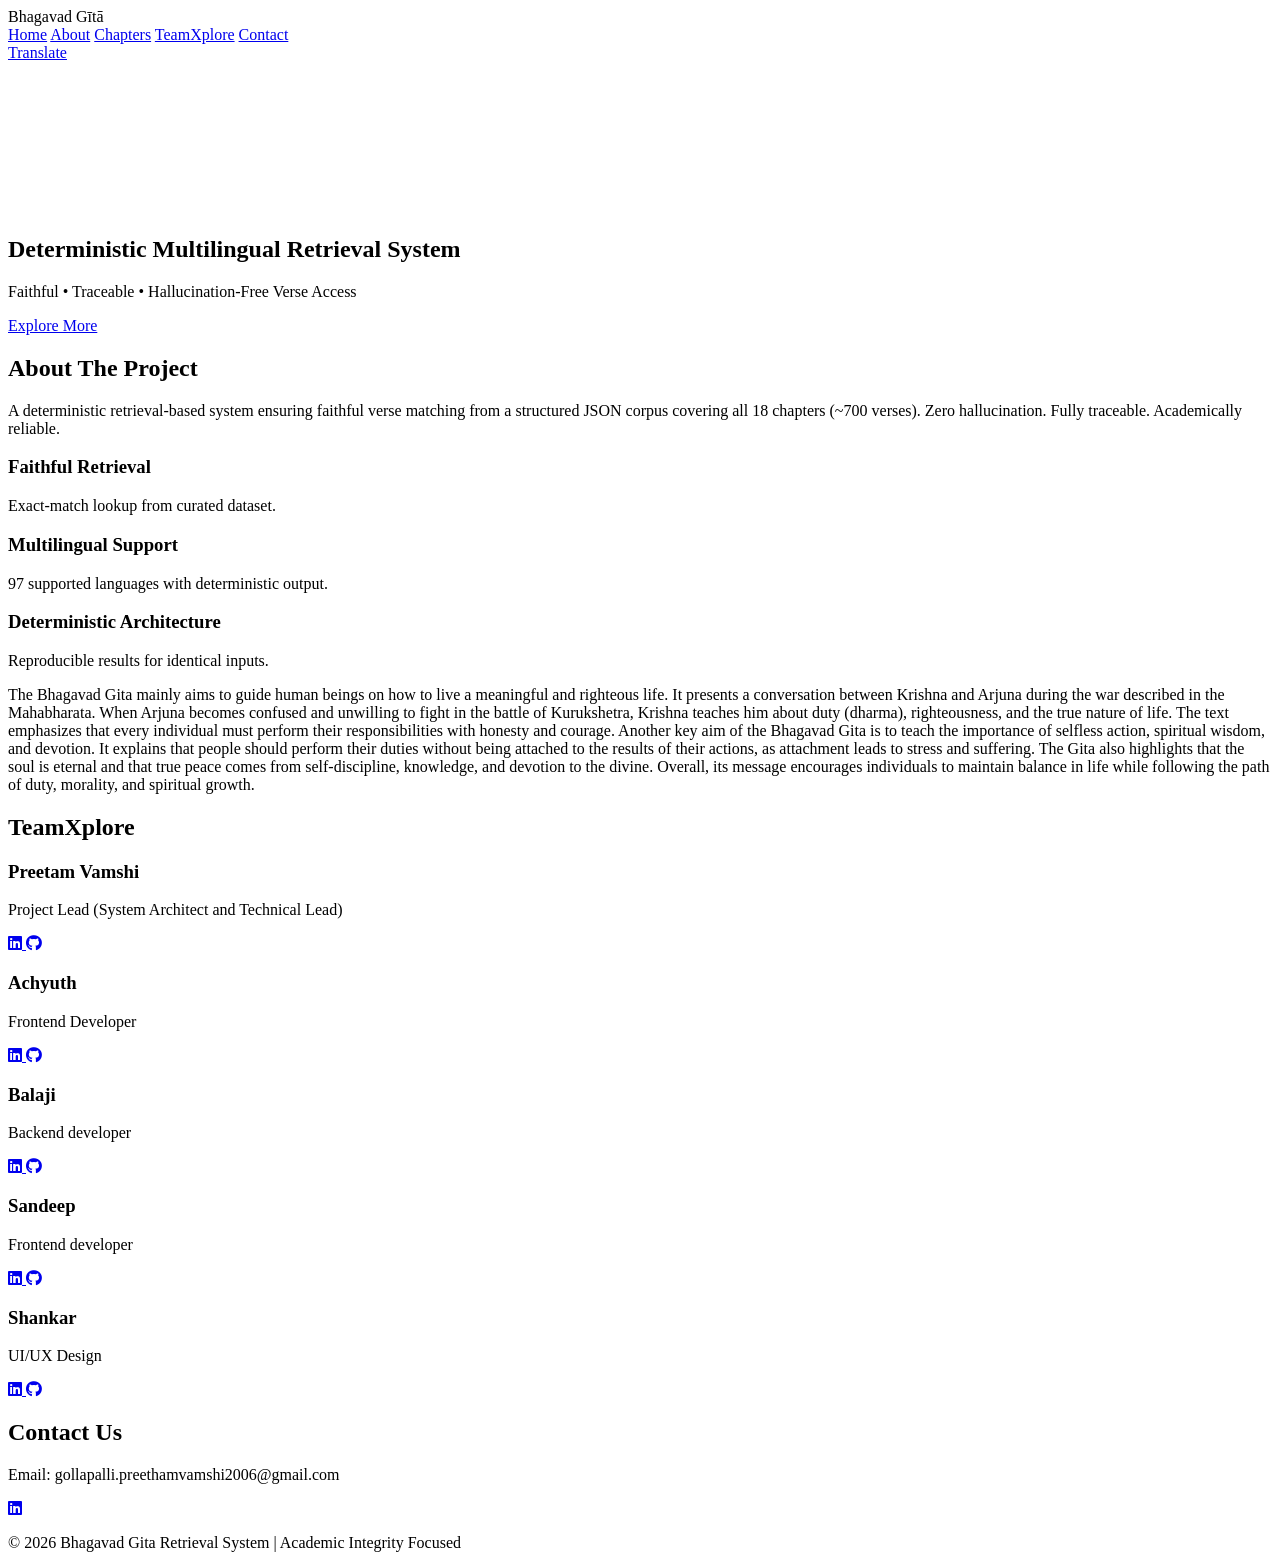
==== frontend/DASHBOARD/index.html @ d7471fd6 "Update index.html" ====
<!DOCTYPE html>
<html lang="en">
<head>
  <meta charset="UTF-8">
  <title>Bhagavad Gita Retrieval System</title>
  <meta name="viewport" content="width=device-width, initial-scale=1.0">

  <!-- Fonts -->
  <link href="https://fonts.googleapis.com/css2?family=Playfair+Display:wght@600;700&family=Inter:wght@300;400;500;600&display=swap" rel="stylesheet">
  <link rel="stylesheet" href="https://cdnjs.cloudflare.com/ajax/libs/font-awesome/6.5.0/css/all.min.css">
  <link rel="stylesheet" href="style.css">
</head>
<body>

<!-- ================= NAVBAR ================= -->
<header class="navbar">
  <div class="container nav-content">

    <div class="logo">Bhagavad Gītā</div>

    <div class="right-section">

      <nav>
        <a href="index.html">Home</a>
        <a href="index.html#about">About</a>
        <a href="BV/chapters.html" target="_self">Chapters</a>
        <a href="index.html#team">TeamXplore</a>
        <a href="index.html#contact">Contact</a>
      </nav>

      <a href="BV/translation.html" target="_self" class="glow-btn">Translate</a>

    </div>
  </div>
</header>


<!-- ================= HERO ================= -->
<section id="home" class="hero">

  <video autoplay muted loop playsinline class="hero-video">
    <source src="hero.mp4" type="video/mp4">
  </video>

  <div class="hero-overlay">
    <h1>Deterministic Multilingual Retrieval System</h1>
    <p>Faithful • Traceable • Hallucination-Free Verse Access</p>
    <a href="#about" class="btn">Explore More</a>
  </div>

</section>


<!-- ================= ABOUT ================= -->
<section id="about" class="section">
  <div class="container">
    <h2>About The Project</h2>
    <p>
      A deterministic retrieval-based system ensuring faithful verse matching
      from a structured JSON corpus covering all 18 chapters (~700 verses).
      Zero hallucination. Fully traceable. Academically reliable.
    </p>

    <div class="features">
      <div class="card">
        <h3>Faithful Retrieval</h3>
        <p>Exact-match lookup from curated dataset.</p>
      </div>

      <div class="card">
        <h3>Multilingual Support</h3>
        <p>97 supported languages with deterministic output.</p>
      </div>

      <div class="card">
        <h3>Deterministic Architecture</h3>
        <p>Reproducible results for identical inputs.</p>
      </div>
        
      
      <p> The Bhagavad Gita mainly aims to guide human beings on how to live a meaningful and righteous life. It presents a conversation between Krishna and Arjuna during the war described in the Mahabharata. When Arjuna becomes confused and unwilling to fight in the battle of Kurukshetra, Krishna teaches him about duty (dharma), righteousness, and the true nature of life. The text emphasizes that every individual must perform their responsibilities with honesty and courage.

Another key aim of the Bhagavad Gita is to teach the importance of selfless action, spiritual wisdom, and devotion. It explains that people should perform their duties without being attached to the results of their actions, as attachment leads to stress and suffering. The Gita also highlights that the soul is eternal and that true peace comes from self-discipline, knowledge, and devotion to the divine. Overall, its message encourages individuals to maintain balance in life while following the path of duty, morality, and spiritual growth.</p>
    </div>
  </div>
</section>


<!-- ================= TEAM ================= -->
<section id="team" class="section alt">
  <div class="container">
    <h2>TeamXplore</h2>

    <div class="team-grid">
      <div class="team-card">
        <h3>Preetam Vamshi</h3>
        <p>Project Lead (System Architect and Technical Lead)</p>

        <a href="https://www.linkedin.com/in/gollapalli-preetam-vamsi"
          target="_self"
          rel="noopener noreferrer"

          class="linkedin-icon">
          <i class="fab fa-linkedin"></i>
         </a>
        <a href="https://github.com/Preetam-Vamsi-2006" target="_self" class="github-icon">
         <i class="fab fa-github"></i>
         </a>
      </div>

      <div class="team-card">
        <h3>Achyuth</h3>
        <p>Frontend Developer</p>
           <a href="https://www.linkedin.com/in/achyuthparisha"
          target="_self"
          rel="noopener noreferrer"

          class="linkedin-icon">
          <i class="fab fa-linkedin"></i>
         </a>
        <a href="https://github.com/Achyuth69" target="_self" class="github-icon">
         <i class="fab fa-github"></i>
         </a>
      </div>

      <div class="team-card">
        <h3>Balaji</h3>
        <p>Backend developer</p>

          <a href="https://www.linkedin.com/in/rupaji-balaji-597aa5293/"
          target="_self"
          rel="noopener noreferrer"

          class="linkedin-icon">
          <i class="fab fa-linkedin"></i>
         </a>
        <a href="https://github.com/RupajiBalaji" target="_self" class="github-icon">
         <i class="fab fa-github"></i>
         </a>
      </div>
       <div class="team-card">
        <h3>Sandeep</h3>
        <p>Frontend developer</p>
           <a href="https://www.linkedin.com/in/pshalemsandeep/"
          target="_self"
          rel="noopener noreferrer"

          class="linkedin-icon">
          <i class="fab fa-linkedin"></i>
         </a>
        <a href="https://github.com/P-Shalem-Sandeep-Babu" target="_self" class="github-icon">
         <i class="fab fa-github"></i>
         </a>
      </div>

      <div class="team-card">
        <h3>Shankar</h3>
        <p>UI/UX Design</p>
           <a href="https://www.linkedin.com/in/ashankarsrivathsa/"
          target="_self"
          rel="noopener noreferrer"

          class="linkedin-icon">
          <i class="fab fa-linkedin"></i>
         </a>
         <a href="https://github.com/ShankarSrivathsa" target="_self" class="github-icon">
         <i class="fab fa-github"></i>
         </a>
      </div>
      
    </div>
  </div>
</section>


<!-- ================= CONTACT ================= -->
<section id="contact" class="section">
  <div class="container">
    <h2>Contact Us</h2>
    <p class="contact-email">
      Email: gollapalli.preethamvamshi2006@gmail.com
    </p>
       <div class="contact-social">

      <a href="https://www.linkedin.com/in/gollapalli-preetam-vamsi"
         target="_self">
        <i class="fab fa-linkedin"></i>
      </a>

      

    </div>
  </div>
</section>


<footer class="footer">
  <p>© 2026 Bhagavad Gita Retrieval System | Academic Integrity Focused</p>
</footer>


<script>
window.addEventListener("scroll", function() {
  const nav = document.querySelector(".navbar");
  if (window.scrollY > 50) {
    nav.classList.add("scrolled");
  } else {
    nav.classList.remove("scrolled");
  }
});
</script>

</body>
</html>
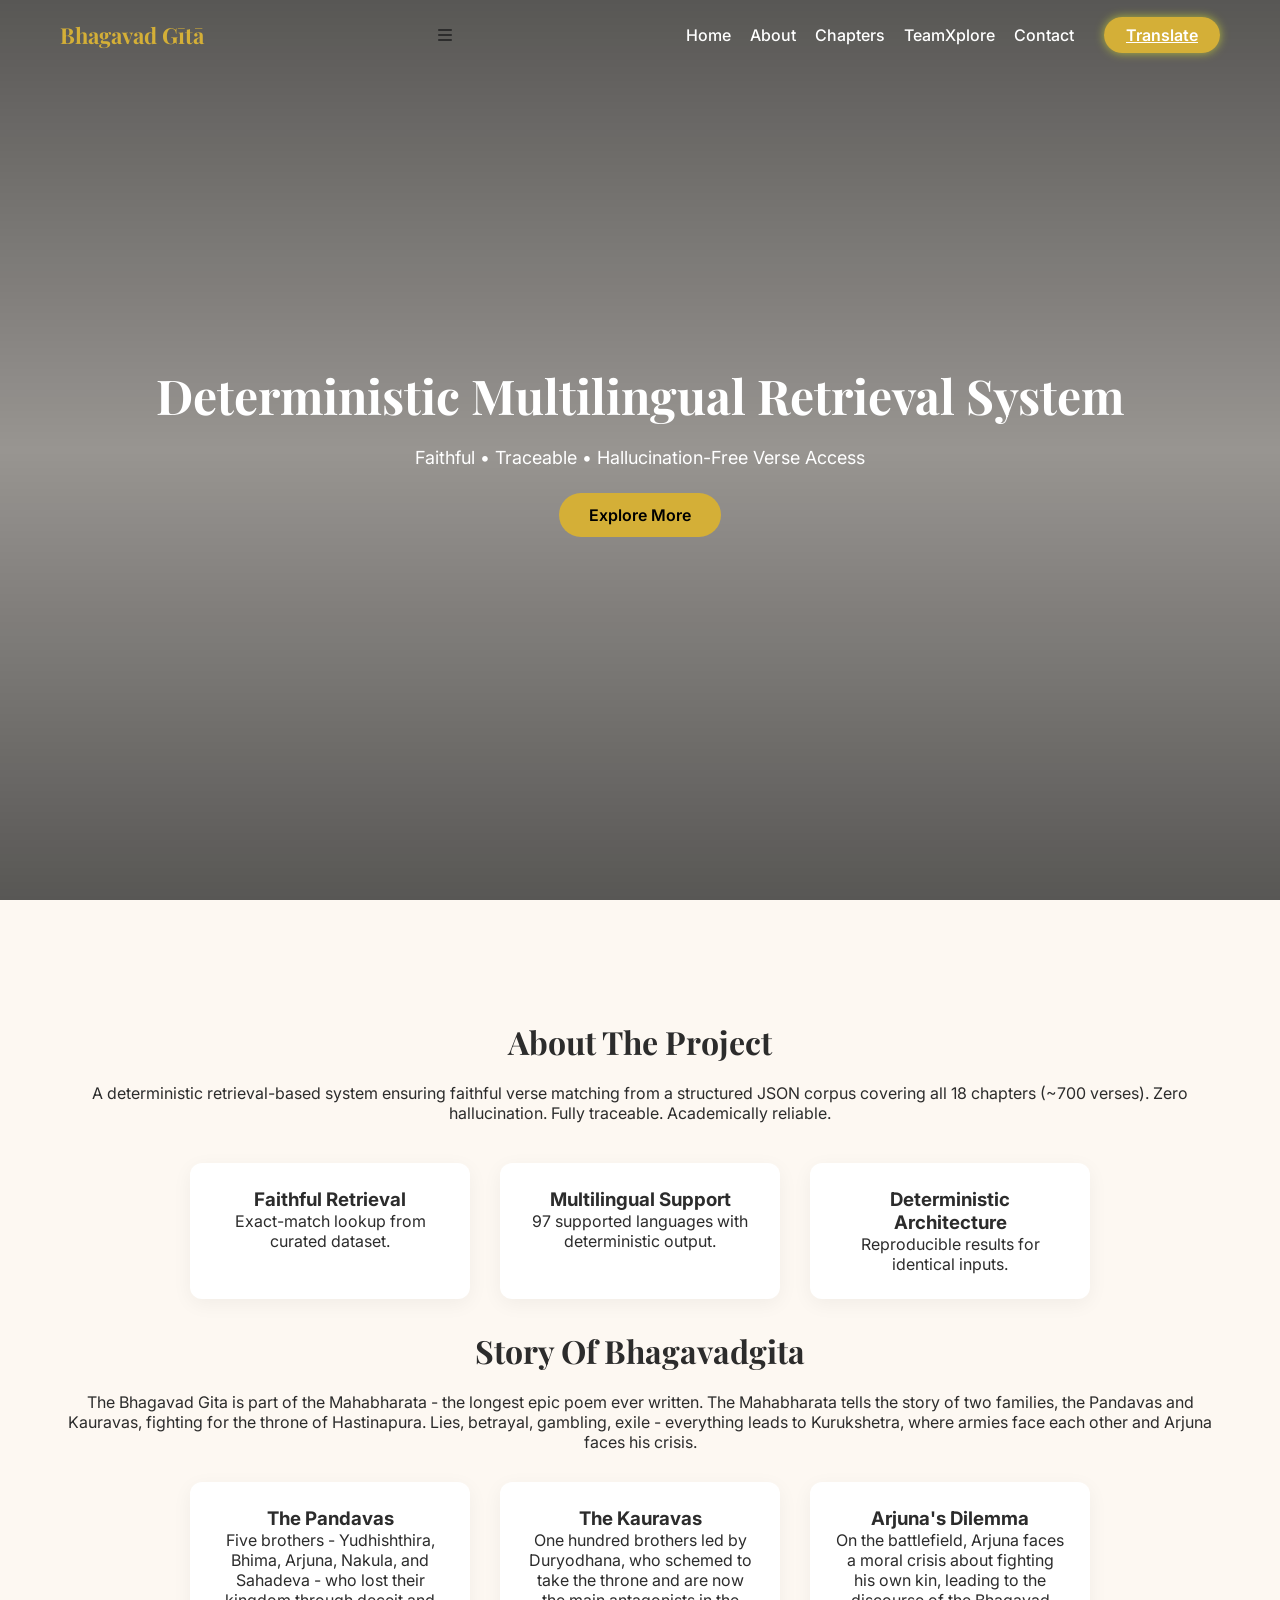
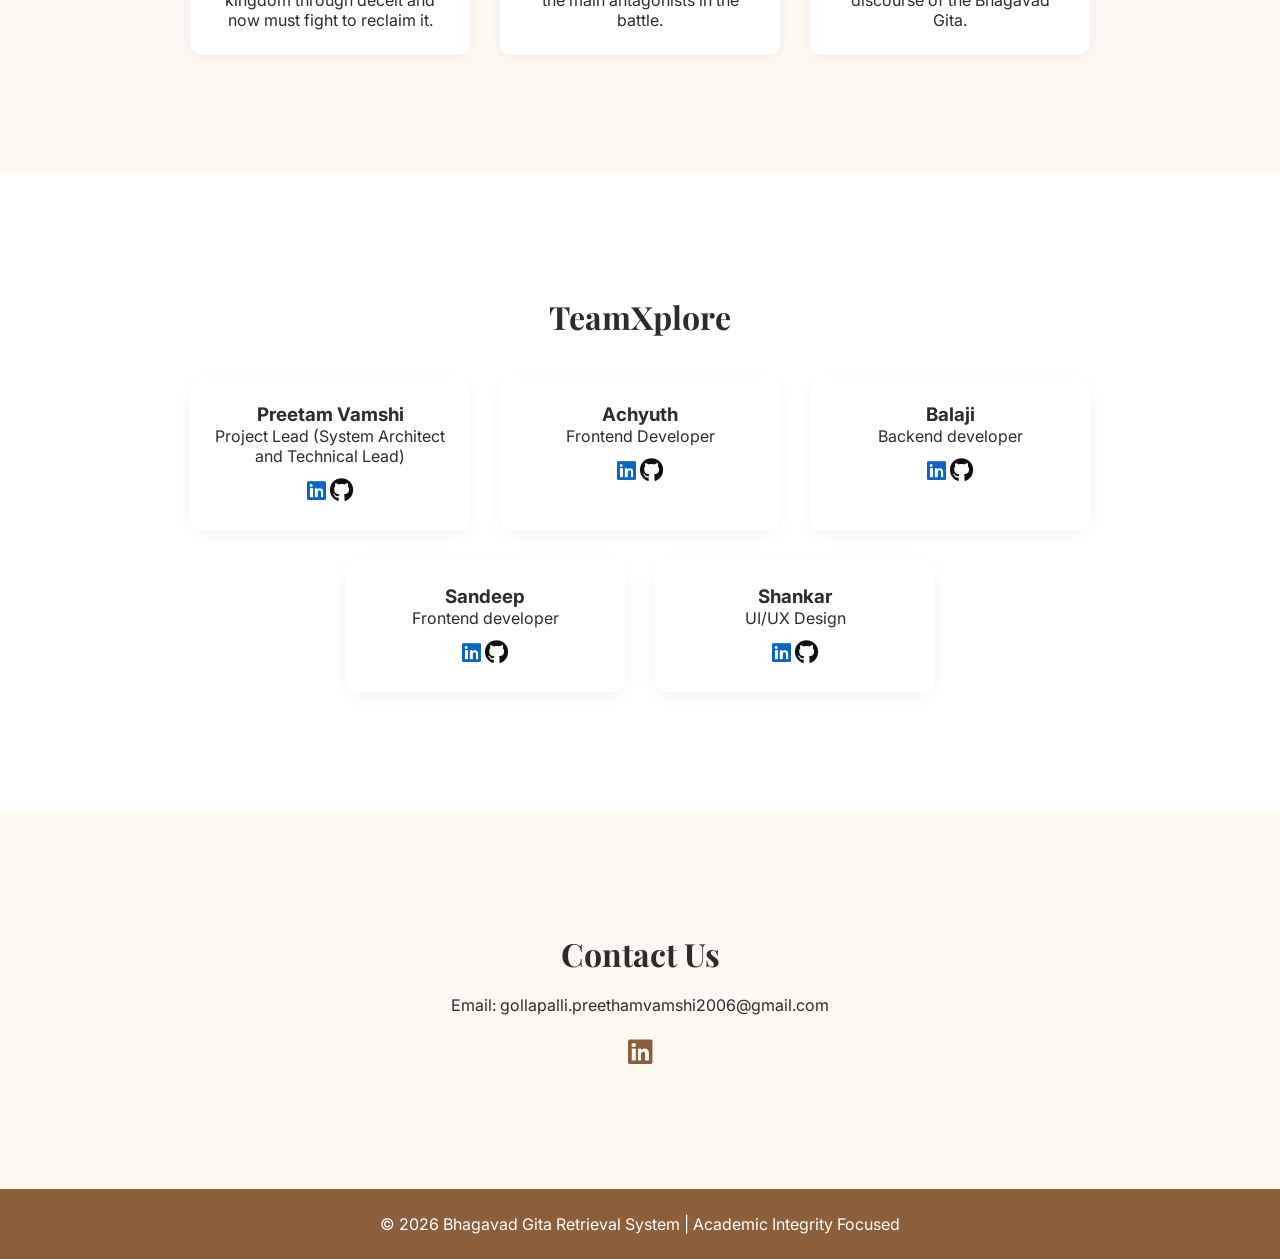
==== commit 0dd23846: "Update index.html" ====
--- a/frontend/DASHBOARD/index.html
+++ b/frontend/DASHBOARD/index.html
@@ -17,7 +17,10 @@
   <div class="container nav-content">
 
     <div class="logo">Bhagavad Gītā</div>
-
+      <!-- Hamburger Icon -->
+    <div class="hamburger" id="hamburger">
+      <i class="fas fa-bars"></i>
+    </div>
     <div class="right-section">
 
       <nav>
@@ -76,12 +79,31 @@
         <h3>Deterministic Architecture</h3>
         <p>Reproducible results for identical inputs.</p>
       </div>
-        
+      <div class="story">
+        <h2>Story Of Bhagavadgita</h2>
+         <p>
+        The Bhagavad Gita is part of the Mahabharata - the longest epic poem ever written.
+        The Mahabharata tells the story of two families, the Pandavas and Kauravas,
+        fighting for the throne of Hastinapura. Lies, betrayal, gambling, exile -
+        everything leads to Kurukshetra, where armies face each other and Arjuna faces
+        his crisis.
+        </p>
+      </div>
+
+      <div class="card">
+        <h3>The Pandavas</h3>
+        <p>Five brothers - Yudhishthira, Bhima, Arjuna, Nakula, and Sahadeva - who lost their kingdom through deceit and now must fight to reclaim it.</p>
+      </div>
+      <div class="card">
+        <h3>The Kauravas</h3>
+        <p>One hundred brothers led by Duryodhana, who schemed to take the throne and are now the main antagonists in the battle.</p>
+      </div>
+     <div class="card">
+        <h3>Arjuna's Dilemma</h3>
+        <p>On the battlefield, Arjuna faces a moral crisis about fighting his own kin, leading to the discourse of the Bhagavad Gita.</p>
+      </div>
       
-      <p> The Bhagavad Gita mainly aims to guide human beings on how to live a meaningful and righteous life. It presents a conversation between Krishna and Arjuna during the war described in the Mahabharata. When Arjuna becomes confused and unwilling to fight in the battle of Kurukshetra, Krishna teaches him about duty (dharma), righteousness, and the true nature of life. The text emphasizes that every individual must perform their responsibilities with honesty and courage.
-
-Another key aim of the Bhagavad Gita is to teach the importance of selfless action, spiritual wisdom, and devotion. It explains that people should perform their duties without being attached to the results of their actions, as attachment leads to stress and suffering. The Gita also highlights that the soul is eternal and that true peace comes from self-discipline, knowledge, and devotion to the divine. Overall, its message encourages individuals to maintain balance in life while following the path of duty, morality, and spiritual growth.</p>
-    </div>
+         
   </div>
 </section>
 
--- a/frontend/DASHBOARD/style.css
+++ b/frontend/DASHBOARD/style.css
@@ -0,0 +1,290 @@
+/* ===== RESET ===== */
+* {
+  margin: 0;
+  padding: 0;
+  box-sizing: border-box;
+}
+
+html {
+  scroll-behavior: smooth;
+}
+
+body {
+  font-family: 'Inter', sans-serif;
+  background: #FDF8F2;
+  color: #2C2C2C;
+}
+
+/* ===== CONTAINER ===== */
+.container {
+  max-width: 1200px;
+  margin: auto;
+  padding: 0 20px;
+}
+
+/* ===== NAVBAR ===== */
+.navbar {
+  position: fixed;
+  width: 100%;
+  top: 0;
+  z-index: 1000;
+  background: transparent;
+  transition: 0.3s ease;
+}
+
+.navbar.scrolled {
+  background: white;
+  box-shadow: 0 2px 12px rgba(0,0,0,0.08);
+}
+
+.nav-content {
+  display: flex;
+  justify-content: space-between;
+  align-items: center;
+  height: 70px;
+}
+
+.logo {
+  font-family: 'Playfair Display', serif;
+  font-size: 22px;
+  color: #D4AF37;
+  font-weight: 700;
+}
+
+.right-section {
+  display: flex;
+  align-items: center;
+  gap: 15px;
+}
+
+.navbar nav a {
+  text-decoration: none;
+  color: white;
+  font-weight: 500;
+  margin-right: 15px;
+  transition: 0.3s;
+}
+
+.navbar.scrolled nav a {
+  color: #8B5E3C;
+}
+
+.navbar nav a:hover {
+  color: #D4AF37;
+}
+
+/* ===== PREMIUM BUTTONS ===== */
+
+/* Wireshark Style Outline Button */
+.outline-btn {
+  padding: 8px 20px;
+  border-radius: 30px;
+  background: transparent;
+  color: #00bfff;
+  font-weight: 500;
+  cursor: pointer;
+  border: 2px solid #00bfff;
+  transition: 0.3s ease;
+}
+
+.outline-btn:hover {
+  background: #00bfff;
+  color: black;
+  box-shadow: 0 0 15px #00bfff;
+}
+
+/* Gradient Glow Button */
+.glow-btn {
+  padding: 8px 22px;
+  border-radius: 30px;
+  border: none;
+  background: linear-gradient(45deg, #D4AF37, #D4AF37);
+  color: white;
+  font-weight: 600;
+  cursor: pointer;
+  transition: 0.3s ease;
+  box-shadow: 0 0 10px rgba(231, 245, 42, 0.6);
+}
+
+.glow-btn:hover {
+  transform: translateY(-2px);
+  box-shadow: 0 0 20px rgba(225, 239, 35, 0.9);
+}
+
+/* ===== HERO ===== */
+.hero {
+  position: relative;
+  width: 100%;
+  height: 100vh;
+  overflow: hidden;
+}
+
+.hero-video {
+  position: fixed;
+  top: 0;
+  left: 0;
+  width: 100vw;
+  height: 100vh;
+  object-fit: cover;
+  z-index: -1;
+  pointer-events: none;
+}
+
+.hero-overlay {
+  position: relative;
+  z-index: 2;
+  height: 100vh;
+  display: flex;
+  flex-direction: column;
+  justify-content: center;
+  align-items: center;
+  text-align: center;
+  background: linear-gradient(
+    to bottom,
+    rgba(0,0,0,0.65),
+    rgba(0,0,0,0.4),
+    rgba(0,0,0,0.65)
+  );
+  color: white;
+  padding: 20px;
+}
+
+.hero-overlay h1 {
+  font-family: 'Playfair Display', serif;
+  font-size: 48px;
+  margin-bottom: 20px;
+}
+
+.hero-overlay p {
+  font-size: 18px;
+  margin-bottom: 25px;
+}
+
+.btn {
+  display: inline-block;
+  padding: 12px 30px;
+  background: #D4AF37;
+  color: black;
+  border-radius: 30px;
+  text-decoration: none;
+  font-weight: 600;
+  transition: 0.3s;
+}
+
+.btn:hover {
+  background: #b9972e;
+}
+
+/* ===== SECTIONS ===== */
+.section {
+  padding: 120px 0;
+  background: #FDF8F2;
+  text-align: center;
+}
+
+.section h2 {
+  font-family: 'Playfair Display', serif;
+  margin-bottom: 20px;
+  font-size: 32px;
+}
+
+.alt {
+  background: white;
+}
+
+/* ===== CARDS ===== */
+.features,
+.team-grid {
+  margin-top: 40px;
+  display: flex;
+  justify-content: center;
+  gap: 30px;
+  flex-wrap: wrap;
+}
+
+.card,
+.team-card {
+  background: white;
+  padding: 25px;
+  width: 280px;
+  border-radius: 12px;
+  box-shadow: 0 5px 20px rgba(0,0,0,0.05);
+  transition: 0.3s;
+}
+
+.card:hover,
+.team-card:hover {
+  transform: translateY(-6px);
+}
+
+/* ===== CONTACT ===== */
+.contact-form {
+  max-width: 450px;
+  margin: 30px auto;
+  display: flex;
+  flex-direction: column;
+}
+
+.contact-form input,
+.contact-form textarea {
+  margin: 10px 0;
+  padding: 12px;
+  border-radius: 6px;
+  border: 1px solid #ccc;
+}
+
+.footer {
+  text-align: center;
+  padding: 25px;
+  background: #8B5E3C;
+  color: white;
+}
+
+.linkedin-icon {
+  display: inline-block;
+  margin-top: 12px;
+  font-size: 22px;
+  color: #0A66C2;
+  transition: 0.3s ease;
+  z-index: 10;
+  pointer-events: auto;
+  position: relative;
+}
+
+.linkedin-icon:hover {
+  transform: scale(1.2);
+  color: #004182;
+}
+
+.github-icon {
+    display: inline-block;
+    margin-top: 10px;
+    font-size: 24px;
+    color: #111010;
+    transition: 0.3s ease;
+}
+
+.github-icon:hover {
+    color: #D4AF37;
+    transform: scale(1.2);
+}
+.contact-social {
+    margin-top: 20px;
+    display: flex;
+    justify-content: center;
+    gap: 35px;
+}
+
+.contact-social a {
+    font-size: 28px;
+    color: #8B5E3C;
+    transition: 0.3s ease;
+}
+
+.contact-social a:hover {
+    color: #D4AF37;
+    transform: scale(1.2);
+}
+.story {
+  width: 100%;
+}
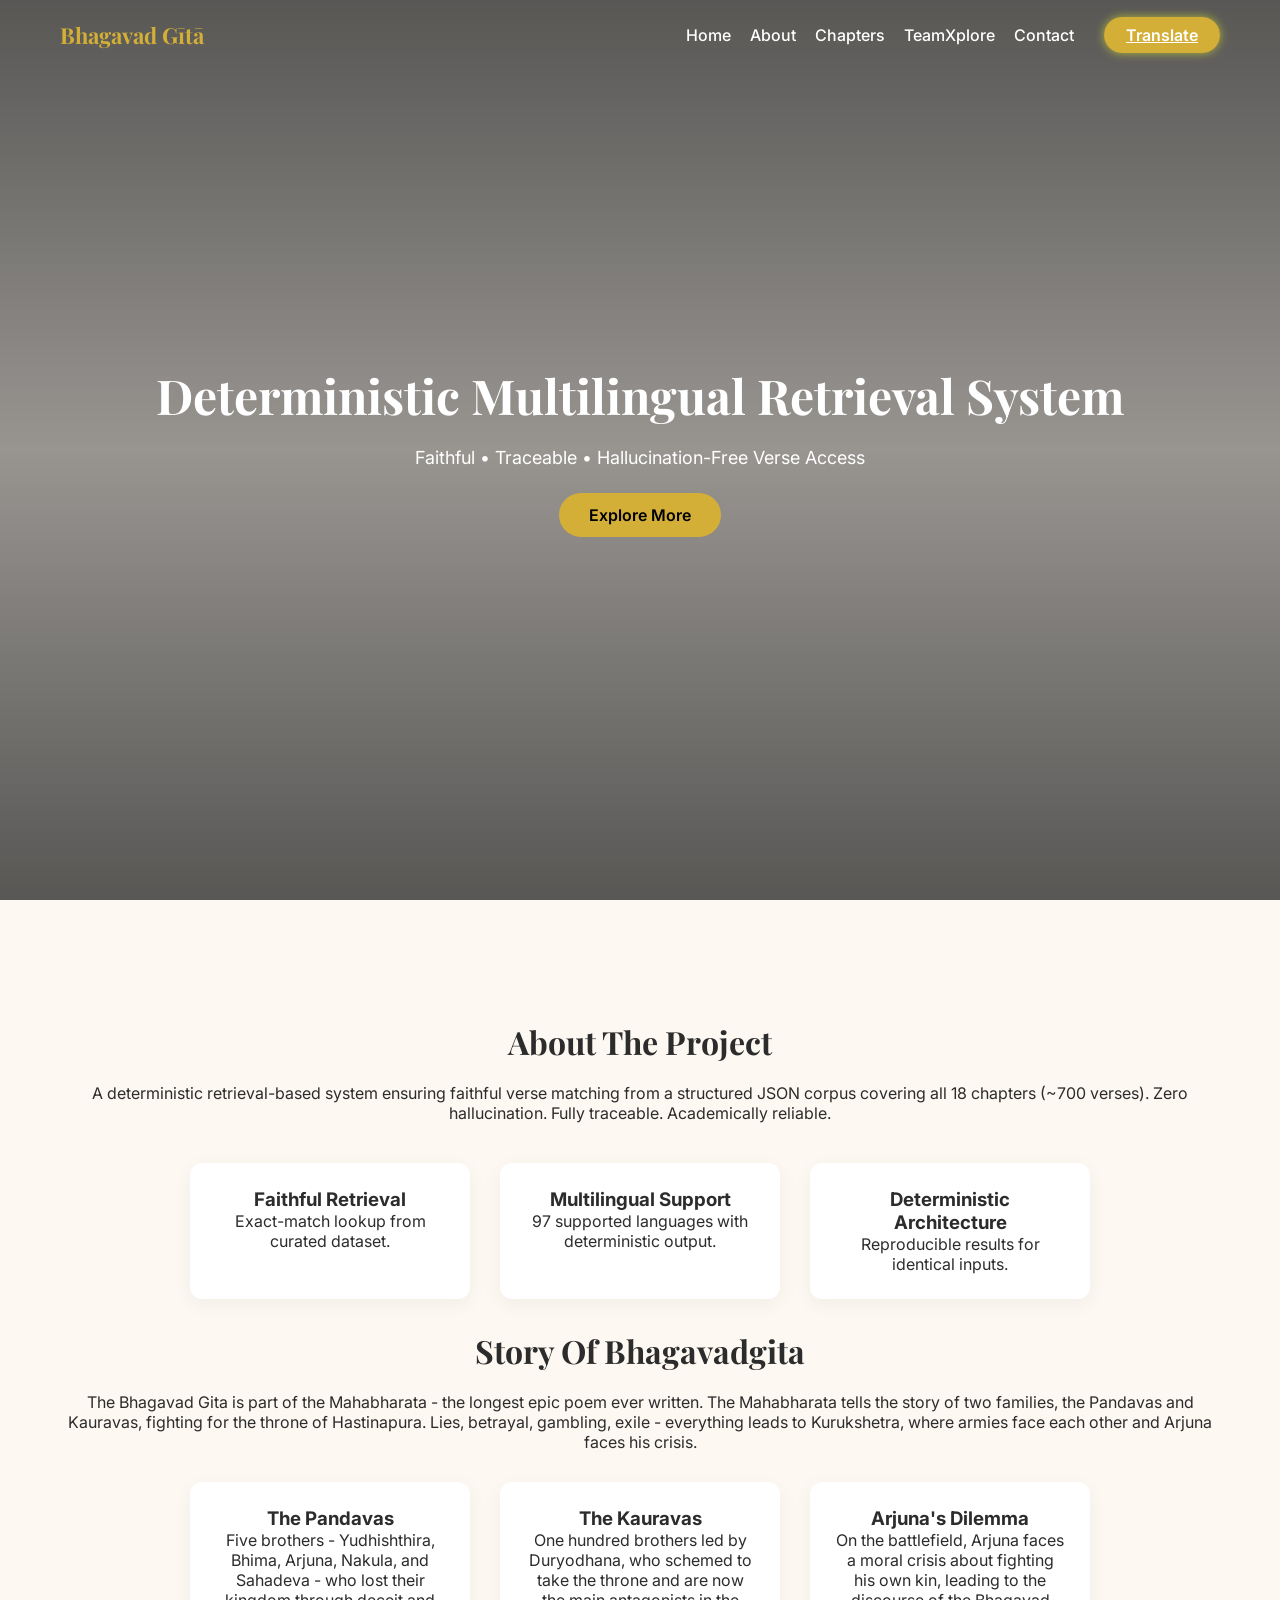
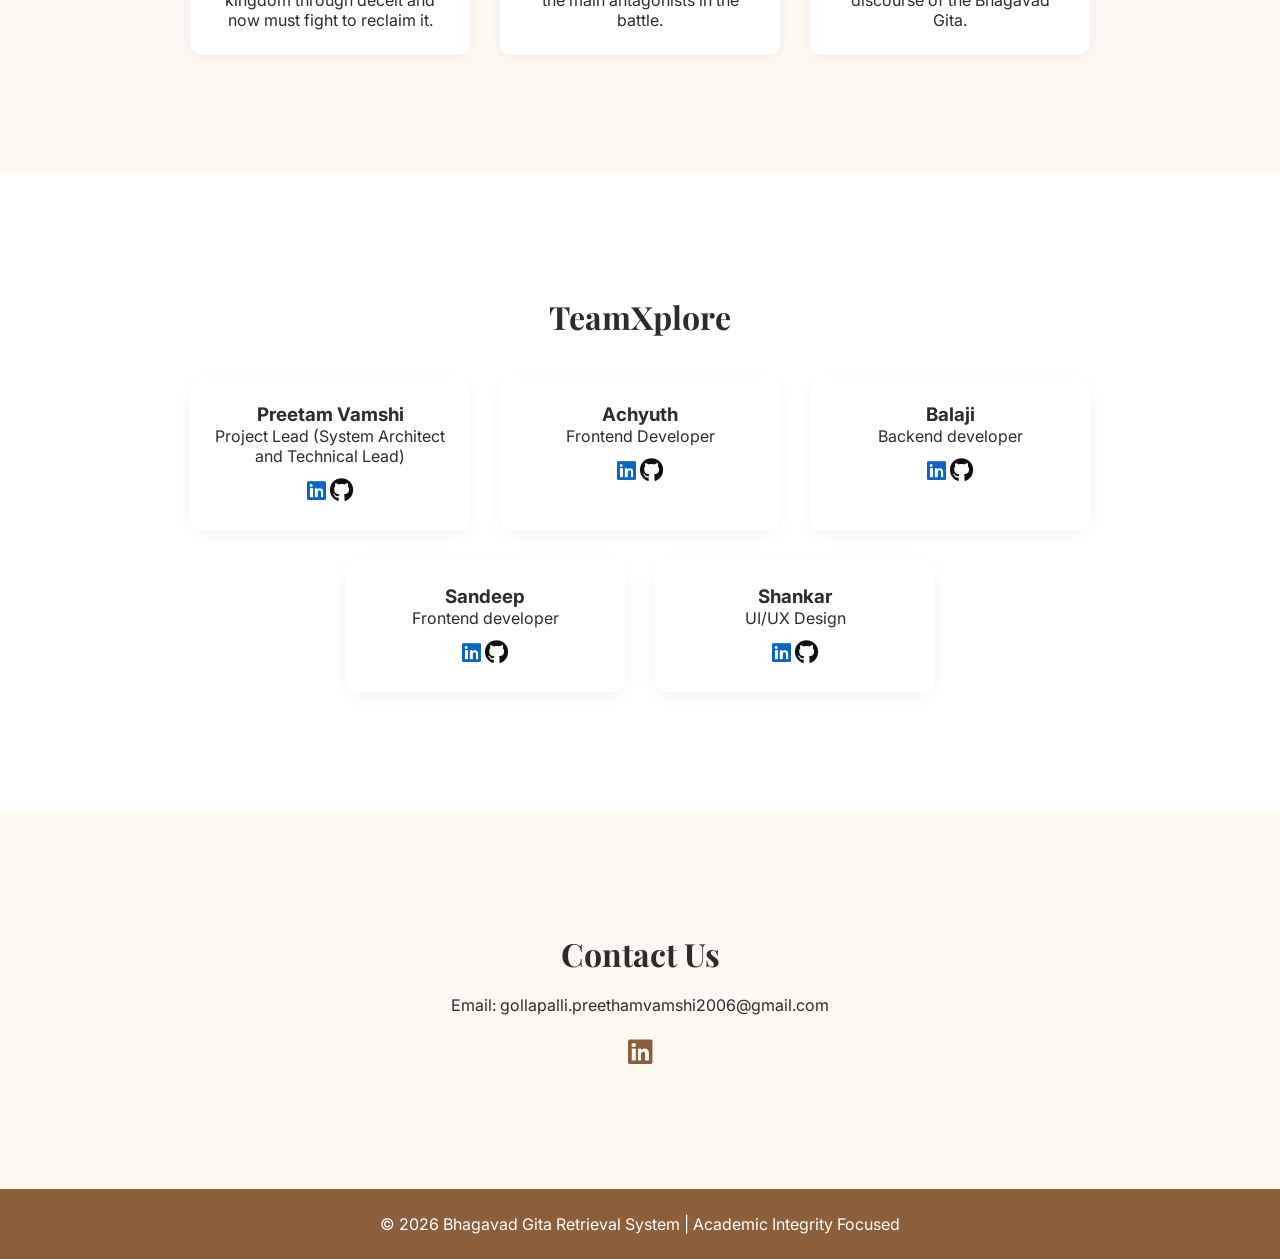
==== commit 16c42e3a: "Update index.html" ====
--- a/frontend/DASHBOARD/index.html
+++ b/frontend/DASHBOARD/index.html
@@ -221,16 +221,7 @@
 </footer>
 
 
-<script>
-window.addEventListener("scroll", function() {
-  const nav = document.querySelector(".navbar");
-  if (window.scrollY > 50) {
-    nav.classList.add("scrolled");
-  } else {
-    nav.classList.remove("scrolled");
-  }
-});
-</script>
+<script src="BV/script.js"></script>
 
 </body>
 </html>
--- a/frontend/DASHBOARD/style.css
+++ b/frontend/DASHBOARD/style.css
@@ -288,3 +288,56 @@
 .story {
   width: 100%;
 }
+/* ================= HAMBURGER ================= */
+
+.hamburger {
+  display: none;
+  font-size: 26px;
+  cursor: pointer;
+  color: white;
+}
+
+.navbar.scrolled .hamburger {
+  color: #8B5E3C;
+}
+
+
+/* ================= MOBILE NAVBAR ================= */
+
+@media (max-width: 768px) {
+
+  .hamburger {
+    display: block;
+  }
+
+  .right-section {
+    position: fixed;
+    top: 0;
+    right: -100%;
+    height: 100vh;
+    width: 260px;
+    background: white;
+    flex-direction: column;
+    justify-content: center;
+    align-items: center;
+    gap: 30px;
+    transition: 0.3s ease;
+    box-shadow: -5px 0 20px rgba(0,0,0,0.1);
+  }
+
+  .right-section.active {
+    right: 0;
+  }
+
+  .right-section nav {
+    display: flex;
+    flex-direction: column;
+    gap: 20px;
+  }
+
+  .navbar nav a {
+    color: #8B5E3C;
+    font-size: 18px;
+  }
+
+}
